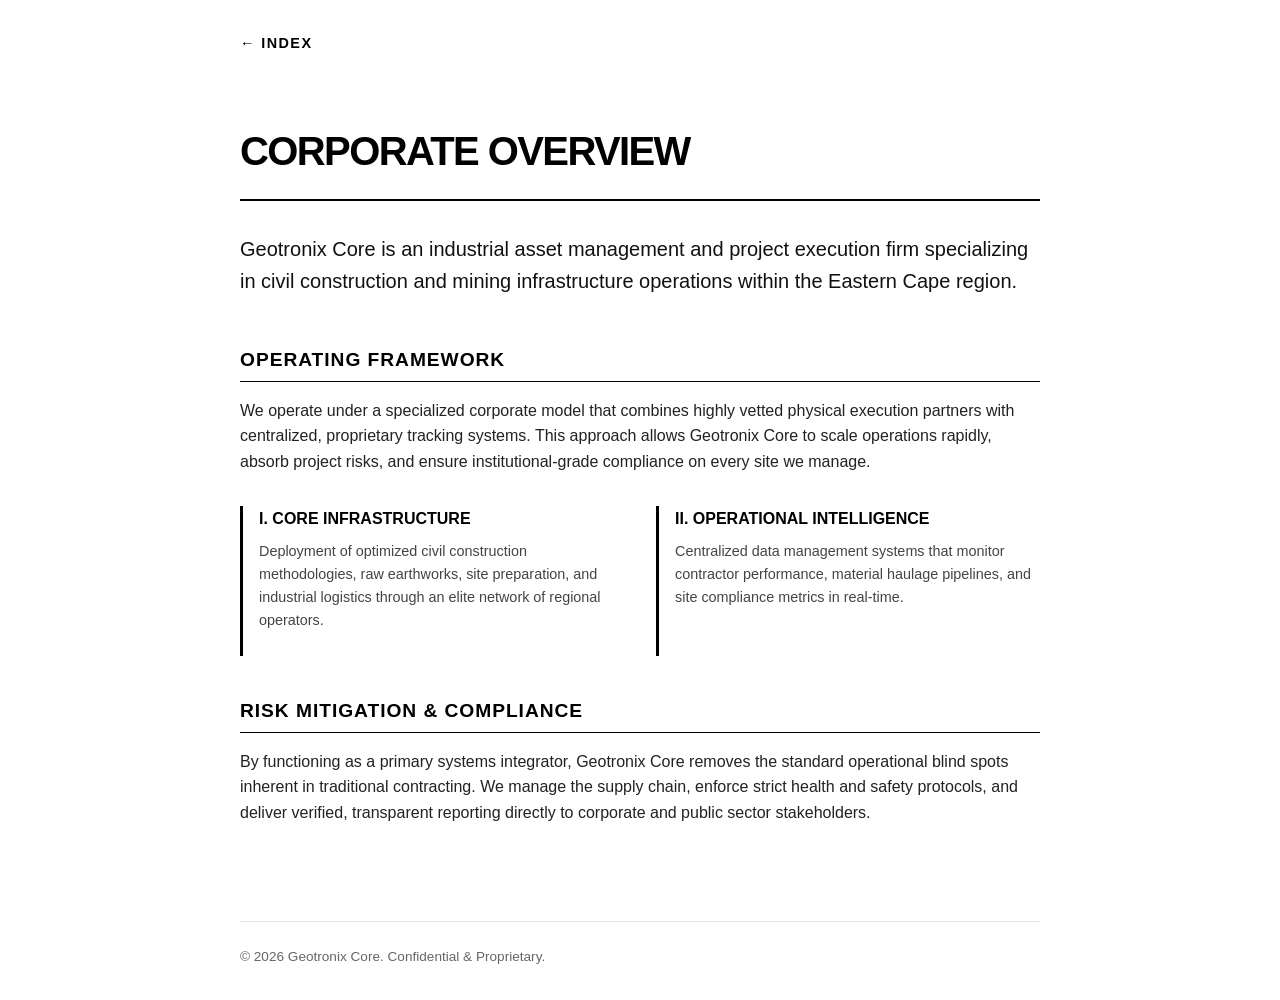
==== about.html @ 0fdd349a "update" ====
<!DOCTYPE html>
<html lang="en">
<head>
    <meta charset="UTF-8">
    <meta name="viewport" content="width=device-width, initial-scale=1.0">
    <title>About | Geotronix Core</title>
    <style>
        :root {
            --bg: #ffffff;
            --text: #000000;
            --border: #000000;
            --muted: #666666;
        }
        * {
            box-sizing: border-box;
            margin: 0;
            padding: 0;
            font-family: -apple-system, BlinkMacSystemFont, sans-serif;
        }
        body {
            background-color: var(--bg);
            color: var(--text);
            line-height: 1.6;
            padding: 2rem;
        }
        .container {
            max-width: 800px;
            margin: 0 auto;
        }
        nav {
            margin-bottom: 4rem;
            font-size: 0.9rem;
            text-transform: uppercase;
            letter-spacing: 0.1em;
        }
        nav a {
            color: var(--text);
            text-decoration: none;
            margin-right: 1.5rem;
            font-weight: 700;
        }
        nav a:hover {
            text-decoration: underline;
        }
        h1 {
            font-size: 2.5rem;
            font-weight: 800;
            letter-spacing: -0.04em;
            text-transform: uppercase;
            margin-bottom: 2rem;
            border-bottom: 2px solid var(--text);
            padding-bottom: 1rem;
        }
        .corporate-statement {
            font-size: 1.25rem;
            font-weight: 500;
            margin-bottom: 3rem;
            color: #111;
        }
        h2 {
            font-size: 1.2rem;
            text-transform: uppercase;
            letter-spacing: 0.05em;
            margin: 2.5rem 0 1rem 0;
            padding-bottom: 0.3rem;
            border-bottom: 1px solid var(--text);
        }
        p {
            font-size: 1rem;
            margin-bottom: 1.5rem;
            color: #222;
        }
        .pillar-grid {
            display: grid;
            grid-template-columns: 1fr 1fr;
            gap: 2rem;
            margin: 2rem 0;
        }
        @media (max-width: 768px) {
            .pillar-grid { grid-template-columns: 1fr; }
        }
        .pillar {
            border-left: 3px solid var(--text);
            padding-left: 1rem;
        }
        .pillar h3 {
            font-size: 1rem;
            text-transform: uppercase;
            margin-bottom: 0.5rem;
        }
        footer {
            margin-top: 6rem;
            border-top: 1px solid #e5e5e5;
            padding-top: 1.5rem;
            font-size: 0.85rem;
            color: var(--muted);
        }
    </style>
</head>
<body>
    <div class="container">
        <nav>
            <a href="index.html">← Index</a>
        </nav>

        <main>
            <h1>Corporate Overview</h1>
            
            <p class="corporate-statement">
                Geotronix Core is an industrial asset management and project execution firm specializing in civil construction and mining infrastructure operations within the Eastern Cape region.
            </p>

            <h2>Operating Framework</h2>
            <p>
                We operate under a specialized corporate model that combines highly vetted physical execution partners with centralized, proprietary tracking systems. This approach allows Geotronix Core to scale operations rapidly, absorb project risks, and ensure institutional-grade compliance on every site we manage.
            </p>

            <div class="pillar-grid">
                <div class="pillar">
                    <h3>I. Core Infrastructure</h3>
                    <p style="font-size: 0.9rem; color: #444;">Deployment of optimized civil construction methodologies, raw earthworks, site preparation, and industrial logistics through an elite network of regional operators.</p>
                </div>
                <div class="pillar">
                    <h3>II. Operational Intelligence</h3>
                    <p style="font-size: 0.9rem; color: #444;">Centralized data management systems that monitor contractor performance, material haulage pipelines, and site compliance metrics in real-time.</p>
                </div>
            </div>

            <h2>Risk Mitigation & Compliance</h2>
            <p>
                By functioning as a primary systems integrator, Geotronix Core removes the standard operational blind spots inherent in traditional contracting. We manage the supply chain, enforce strict health and safety protocols, and deliver verified, transparent reporting directly to corporate and public sector stakeholders.
            </p>
        </main>

        <footer>
            &copy; 2026 Geotronix Core. Confidential & Proprietary.
        </footer>
    </div>
</body>
</html>
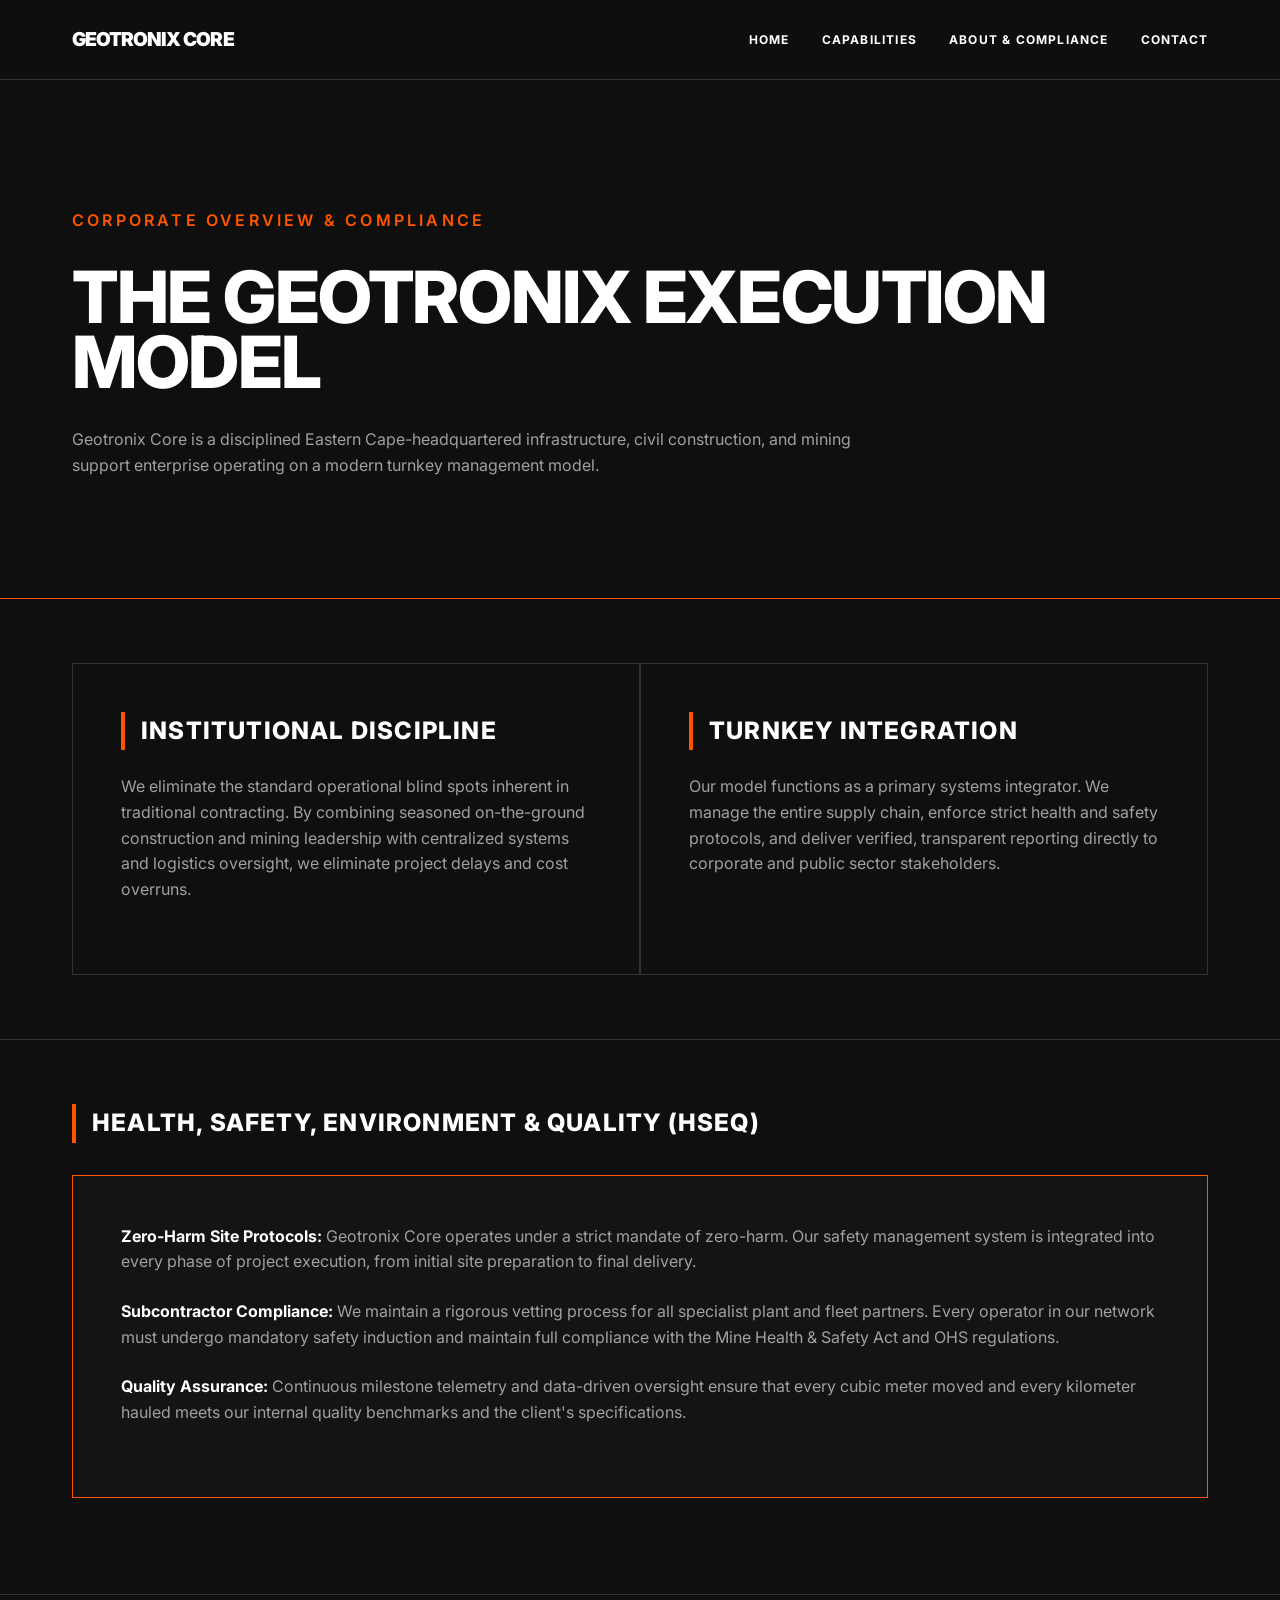
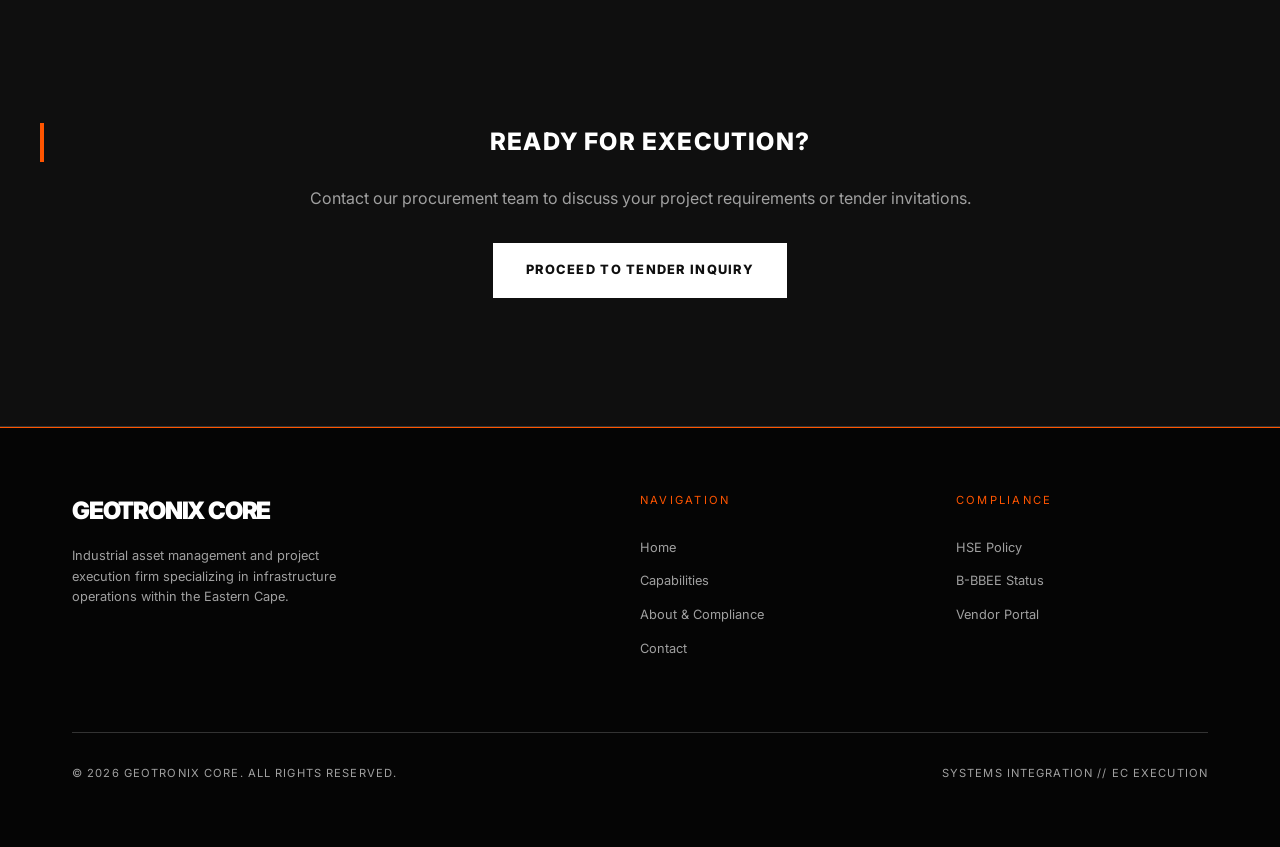
==== commit 97b4125d: "Portfolio update" ====
--- a/about.html
+++ b/about.html
@@ -3,138 +3,99 @@
 <head>
     <meta charset="UTF-8">
     <meta name="viewport" content="width=device-width, initial-scale=1.0">
-    <title>About | Geotronix Core</title>
-    <style>
-        :root {
-            --bg: #ffffff;
-            --text: #000000;
-            --border: #000000;
-            --muted: #666666;
-        }
-        * {
-            box-sizing: border-box;
-            margin: 0;
-            padding: 0;
-            font-family: -apple-system, BlinkMacSystemFont, sans-serif;
-        }
-        body {
-            background-color: var(--bg);
-            color: var(--text);
-            line-height: 1.6;
-            padding: 2rem;
-        }
-        .container {
-            max-width: 800px;
-            margin: 0 auto;
-        }
-        nav {
-            margin-bottom: 4rem;
-            font-size: 0.9rem;
-            text-transform: uppercase;
-            letter-spacing: 0.1em;
-        }
-        nav a {
-            color: var(--text);
-            text-decoration: none;
-            margin-right: 1.5rem;
-            font-weight: 700;
-        }
-        nav a:hover {
-            text-decoration: underline;
-        }
-        h1 {
-            font-size: 2.5rem;
-            font-weight: 800;
-            letter-spacing: -0.04em;
-            text-transform: uppercase;
-            margin-bottom: 2rem;
-            border-bottom: 2px solid var(--text);
-            padding-bottom: 1rem;
-        }
-        .corporate-statement {
-            font-size: 1.25rem;
-            font-weight: 500;
-            margin-bottom: 3rem;
-            color: #111;
-        }
-        h2 {
-            font-size: 1.2rem;
-            text-transform: uppercase;
-            letter-spacing: 0.05em;
-            margin: 2.5rem 0 1rem 0;
-            padding-bottom: 0.3rem;
-            border-bottom: 1px solid var(--text);
-        }
-        p {
-            font-size: 1rem;
-            margin-bottom: 1.5rem;
-            color: #222;
-        }
-        .pillar-grid {
-            display: grid;
-            grid-template-columns: 1fr 1fr;
-            gap: 2rem;
-            margin: 2rem 0;
-        }
-        @media (max-width: 768px) {
-            .pillar-grid { grid-template-columns: 1fr; }
-        }
-        .pillar {
-            border-left: 3px solid var(--text);
-            padding-left: 1rem;
-        }
-        .pillar h3 {
-            font-size: 1rem;
-            text-transform: uppercase;
-            margin-bottom: 0.5rem;
-        }
-        footer {
-            margin-top: 6rem;
-            border-top: 1px solid #e5e5e5;
-            padding-top: 1.5rem;
-            font-size: 0.85rem;
-            color: var(--muted);
-        }
-    </style>
+    <title>ABOUT & COMPLIANCE | GEOTRONIX CORE</title>
+    <link rel="stylesheet" href="styles.css">
+    <link rel="preconnect" href="https://fonts.googleapis.com">
+    <link rel="preconnect" href="https://fonts.gstatic.com" crossorigin>
+    <link href="https://fonts.googleapis.com/css2?family=Inter:wght@400;600;700;800;900&display=swap" rel="stylesheet">
 </head>
 <body>
-    <div class="container">
-        <nav>
-            <a href="index.html">← Index</a>
-        </nav>
+    <nav class="top-nav">
+        <div class="container">
+            <div class="logo">GEOTRONIX CORE</div>
+            <div class="nav-links">
+                <a href="index.html">HOME</a>
+                <a href="index.html#capabilities">CAPABILITIES</a>
+                <a href="about.html">ABOUT & COMPLIANCE</a>
+                <a href="index.html#contact">CONTACT</a>
+            </div>
+        </div>
+    </nav>
 
-        <main>
-            <h1>Corporate Overview</h1>
-            
-            <p class="corporate-statement">
-                Geotronix Core is an industrial asset management and project execution firm specializing in civil construction and mining infrastructure operations within the Eastern Cape region.
-            </p>
+    <main>
+        <section class="hero about-hero">
+            <div class="container">
+                <div class="subtitle">Corporate Overview & Compliance</div>
+                <h1>THE GEOTRONIX EXECUTION MODEL</h1>
+                <p style="max-width: 800px; margin-top: 2rem;">Geotronix Core is a disciplined Eastern Cape-headquartered infrastructure, civil construction, and mining support enterprise operating on a modern turnkey management model.</p>
+            </div>
+        </section>
 
-            <h2>Operating Framework</h2>
-            <p>
-                We operate under a specialized corporate model that combines highly vetted physical execution partners with centralized, proprietary tracking systems. This approach allows Geotronix Core to scale operations rapidly, absorb project risks, and ensure institutional-grade compliance on every site we manage.
-            </p>
-
-            <div class="pillar-grid">
-                <div class="pillar">
-                    <h3>I. Core Infrastructure</h3>
-                    <p style="font-size: 0.9rem; color: #444;">Deployment of optimized civil construction methodologies, raw earthworks, site preparation, and industrial logistics through an elite network of regional operators.</p>
-                </div>
-                <div class="pillar">
-                    <h3>II. Operational Intelligence</h3>
-                    <p style="font-size: 0.9rem; color: #444;">Centralized data management systems that monitor contractor performance, material haulage pipelines, and site compliance metrics in real-time.</p>
+        <section class="overview">
+            <div class="container">
+                <div class="grid-2">
+                    <div class="grid-item">
+                        <h2>Institutional Discipline</h2>
+                        <p>We eliminate the standard operational blind spots inherent in traditional contracting. By combining seasoned on-the-ground construction and mining leadership with centralized systems and logistics oversight, we eliminate project delays and cost overruns.</p>
+                    </div>
+                    <div class="grid-item">
+                        <h2>Turnkey Integration</h2>
+                        <p>Our model functions as a primary systems integrator. We manage the entire supply chain, enforce strict health and safety protocols, and deliver verified, transparent reporting directly to corporate and public sector stakeholders.</p>
+                    </div>
                 </div>
             </div>
+        </section>
 
-            <h2>Risk Mitigation & Compliance</h2>
-            <p>
-                By functioning as a primary systems integrator, Geotronix Core removes the standard operational blind spots inherent in traditional contracting. We manage the supply chain, enforce strict health and safety protocols, and deliver verified, transparent reporting directly to corporate and public sector stakeholders.
-            </p>
-        </main>
+        <section class="hseq">
+            <div class="container">
+                <h2>Health, Safety, Environment & Quality (HSEQ)</h2>
+                <div class="hseq-block">
+                    <p><strong>Zero-Harm Site Protocols:</strong> Geotronix Core operates under a strict mandate of zero-harm. Our safety management system is integrated into every phase of project execution, from initial site preparation to final delivery.</p>
+                    <p><strong>Subcontractor Compliance:</strong> We maintain a rigorous vetting process for all specialist plant and fleet partners. Every operator in our network must undergo mandatory safety induction and maintain full compliance with the Mine Health & Safety Act and OHS regulations.</p>
+                    <p><strong>Quality Assurance:</strong> Continuous milestone telemetry and data-driven oversight ensure that every cubic meter moved and every kilometer hauled meets our internal quality benchmarks and the client's specifications.</p>
+                </div>
+            </div>
+        </section>
 
-        <footer>
-            &copy; 2026 Geotronix Core. Confidential & Proprietary.
-        </footer>
-    </div>
+        <section class="cta-section">
+            <div class="container" style="text-align: center; padding: 4rem 0;">
+                <h2>Ready for Execution?</h2>
+                <p style="margin-bottom: 2rem;">Contact our procurement team to discuss your project requirements or tender invitations.</p>
+                <a href="index.html#contact" class="btn btn-primary">Proceed to Tender Inquiry</a>
+            </div>
+        </section>
+    </main>
+
+    <footer class="corporate-footer">
+        <div class="container">
+            <div class="footer-grid">
+                <div class="footer-brand">
+                    <div class="logo">GEOTRONIX CORE</div>
+                    <p style="font-size: 0.8rem; max-width: 300px;">Industrial asset management and project execution firm specializing in infrastructure operations within the Eastern Cape.</p>
+                </div>
+                <div class="footer-nav">
+                    <div class="footer-heading">Navigation</div>
+                    <ul class="footer-links">
+                        <li><a href="index.html">Home</a></li>
+                        <li><a href="index.html#capabilities">Capabilities</a></li>
+                        <li><a href="about.html">About & Compliance</a></li>
+                        <li><a href="index.html#contact">Contact</a></li>
+                    </ul>
+                </div>
+                <div class="footer-legal">
+                    <div class="footer-heading">Compliance</div>
+                    <ul class="footer-links">
+                        <li><a href="#">HSE Policy</a></li>
+                        <li><a href="#">B-BBEE Status</a></li>
+                        <li><a href="#">Vendor Portal</a></li>
+                    </ul>
+                </div>
+            </div>
+            <div class="footer-bottom">
+                <div>&copy; 2026 GEOTRONIX CORE. All Rights Reserved.</div>
+                <div>Systems Integration // EC Execution</div>
+            </div>
+        </div>
+    </footer>
 </body>
 </html>
--- a/styles.css
+++ b/styles.css
@@ -0,0 +1,373 @@
+:root {
+    --bg-dark: #0f0f0f;
+    --bg-card: #141414;
+    --white: #ffffff;
+    --accent: #ff5500;
+    --grid-line: #333333;
+    --text-main: #ffffff;
+    --text-muted: #a0a0a0;
+    --container-max: 1200px;
+}
+
+* {
+    box-sizing: border-box;
+    margin: 0;
+    padding: 0;
+    font-family: 'Inter', -apple-system, BlinkMacSystemFont, "Segoe UI", Roboto, Helvetica, Arial, sans-serif;
+}
+
+body {
+    background-color: var(--bg-dark);
+    color: var(--text-main);
+    line-height: 1.6;
+    display: flex;
+    flex-direction: column;
+    min-height: 100vh;
+}
+
+.container {
+    max-width: var(--container-max);
+    margin: 0 auto;
+    width: 100%;
+    padding: 0 2rem;
+}
+
+/* Typography */
+h1, h2, h3, h4 {
+    text-transform: uppercase;
+    font-weight: 800;
+    letter-spacing: -0.02em;
+}
+
+h1 {
+    font-size: clamp(2.5rem, 8vw, 4.5rem);
+    line-height: 0.9;
+    margin-bottom: 1rem;
+}
+
+h2 {
+    font-size: 1.5rem;
+    letter-spacing: 0.05em;
+    margin-bottom: 1.5rem;
+    border-left: 4px solid var(--accent);
+    padding-left: 1rem;
+}
+
+.subtitle {
+    font-size: 1rem;
+    color: var(--accent);
+    text-transform: uppercase;
+    letter-spacing: 0.2em;
+    font-weight: 600;
+    margin-bottom: 2rem;
+}
+
+p {
+    margin-bottom: 1.5rem;
+    color: var(--text-muted);
+}
+
+strong {
+    color: var(--white);
+}
+
+/* Navigation */
+nav.top-nav {
+    border-bottom: 1px solid var(--grid-line);
+    padding: 1.5rem 0;
+    position: sticky;
+    top: 0;
+    background: rgba(15, 15, 15, 0.9);
+    backdrop-filter: blur(10px);
+    z-index: 1000;
+}
+
+nav.top-nav .container {
+    display: flex;
+    justify-content: space-between;
+    align-items: center;
+}
+
+.logo {
+    font-weight: 900;
+    letter-spacing: -0.05em;
+    font-size: 1.2rem;
+    text-transform: uppercase;
+}
+
+.nav-links {
+    display: flex;
+    gap: 2rem;
+}
+
+.nav-links a {
+    color: var(--text-main);
+    text-decoration: none;
+    font-size: 0.75rem;
+    font-weight: 700;
+    letter-spacing: 0.1em;
+    text-transform: uppercase;
+    transition: color 0.2s ease;
+}
+
+.nav-links a:hover {
+    color: var(--accent);
+}
+
+/* Sections */
+section {
+    padding: 4rem 0;
+    border-bottom: 1px solid var(--grid-line);
+}
+
+.hero {
+    padding: 8rem 0 6rem 0;
+    text-align: left;
+}
+
+/* Grid System */
+.grid-2 {
+    display: grid;
+    grid-template-columns: 1fr 1fr;
+    gap: 2px;
+    background-color: var(--grid-line);
+    border: 1px solid var(--grid-line);
+}
+
+.grid-3 {
+    display: grid;
+    grid-template-columns: repeat(3, 1fr);
+    gap: 2px;
+    background-color: var(--grid-line);
+    border: 1px solid var(--grid-line);
+}
+
+.grid-item {
+    background-color: var(--bg-dark);
+    padding: 3rem;
+}
+
+@media (max-width: 768px) {
+    .grid-2, .grid-3 {
+        grid-template-columns: 1fr;
+    }
+}
+
+/* Cards */
+.sector-card {
+    display: flex;
+    flex-direction: column;
+}
+
+.sector-image-wrapper {
+    aspect-ratio: 16/9;
+    overflow: hidden;
+    border: 1px solid var(--grid-line);
+    margin-bottom: 1.5rem;
+}
+
+.sector-image {
+    width: 100%;
+    height: 100%;
+    object-fit: cover;
+    filter: grayscale(100%) contrast(1.2);
+    transition: transform 0.5s ease;
+}
+
+.sector-image:hover {
+    transform: scale(1.05);
+}
+
+/* Fleet Section */
+.fleet-flex {
+    display: flex;
+    gap: 4rem;
+    align-items: flex-start;
+}
+
+.fleet-image-container {
+    flex: 1;
+    border: 1px solid var(--grid-line);
+}
+
+.fleet-content {
+    flex: 1;
+}
+
+@media (max-width: 992px) {
+    .fleet-flex {
+        flex-direction: column;
+    }
+}
+
+/* Compliance Matrix */
+.matrix-table {
+    width: 100%;
+    border-collapse: collapse;
+    margin-top: 1rem;
+}
+
+.matrix-table th, .matrix-table td {
+    padding: 1.5rem;
+    text-align: left;
+    border: 1px solid var(--grid-line);
+}
+
+.matrix-table th {
+    text-transform: uppercase;
+    font-size: 0.75rem;
+    color: var(--accent);
+    letter-spacing: 0.1em;
+}
+
+.matrix-table td {
+    font-size: 0.9rem;
+}
+
+/* Buttons */
+.btn {
+    display: inline-block;
+    padding: 1rem 2rem;
+    font-size: 0.8rem;
+    font-weight: 800;
+    text-transform: uppercase;
+    letter-spacing: 0.1em;
+    text-decoration: none;
+    border: 1px solid var(--white);
+    transition: all 0.3s ease;
+    border-radius: 0;
+}
+
+.btn-primary {
+    background-color: var(--white);
+    color: var(--bg-dark);
+}
+
+.btn-primary:hover {
+    background-color: var(--accent);
+    border-color: var(--accent);
+    color: var(--white);
+}
+
+.btn-outline {
+    background-color: transparent;
+    color: var(--white);
+}
+
+.btn-outline:hover {
+    border-color: var(--accent);
+    color: var(--accent);
+}
+
+/* Footer */
+footer.corporate-footer {
+    padding: 4rem 0;
+    background-color: #050505;
+    border-top: 1px solid var(--accent);
+    margin-top: auto;
+}
+
+.footer-grid {
+    display: grid;
+    grid-template-columns: 2fr 1fr 1fr;
+    gap: 4rem;
+}
+
+.footer-brand .logo {
+    font-size: 1.5rem;
+    margin-bottom: 1rem;
+}
+
+.footer-heading {
+    font-size: 0.7rem;
+    color: var(--accent);
+    text-transform: uppercase;
+    letter-spacing: 0.2em;
+    margin-bottom: 1.5rem;
+}
+
+.footer-links {
+    list-style: none;
+}
+
+.footer-links li {
+    margin-bottom: 0.5rem;
+}
+
+.footer-links a {
+    color: var(--text-muted);
+    text-decoration: none;
+    font-size: 0.8rem;
+}
+
+.footer-bottom {
+    margin-top: 4rem;
+    padding-top: 2rem;
+    border-top: 1px solid var(--grid-line);
+    display: flex;
+    justify-content: space-between;
+    font-size: 0.7rem;
+    color: var(--text-muted);
+    text-transform: uppercase;
+    letter-spacing: 0.1em;
+}
+
+@media (max-width: 768px) {
+    .footer-grid {
+        grid-template-columns: 1fr;
+        gap: 2rem;
+    }
+}
+
+/* Contact Form */
+.contact-section {
+    background-color: var(--bg-card);
+}
+
+.contact-flex {
+    display: flex;
+    gap: 4rem;
+}
+
+.contact-info, .contact-form {
+    flex: 1;
+}
+
+.form-group {
+    margin-bottom: 1.5rem;
+}
+
+.form-group label {
+    display: block;
+    text-transform: uppercase;
+    font-size: 0.7rem;
+    letter-spacing: 0.1em;
+    margin-bottom: 0.5rem;
+    color: var(--text-muted);
+}
+
+input, textarea {
+    width: 100%;
+    background: transparent;
+    border: 1px solid var(--grid-line);
+    padding: 1rem;
+    color: var(--white);
+    font-size: 1rem;
+}
+
+input:focus, textarea:focus {
+    outline: none;
+    border-color: var(--accent);
+}
+
+/* About Page Specifics */
+.about-hero {
+    border-bottom: 1px solid var(--accent);
+}
+
+.hseq-block {
+    background-color: var(--bg-card);
+    border: 1px solid var(--accent);
+    padding: 3rem;
+    margin: 2rem 0;
+}
